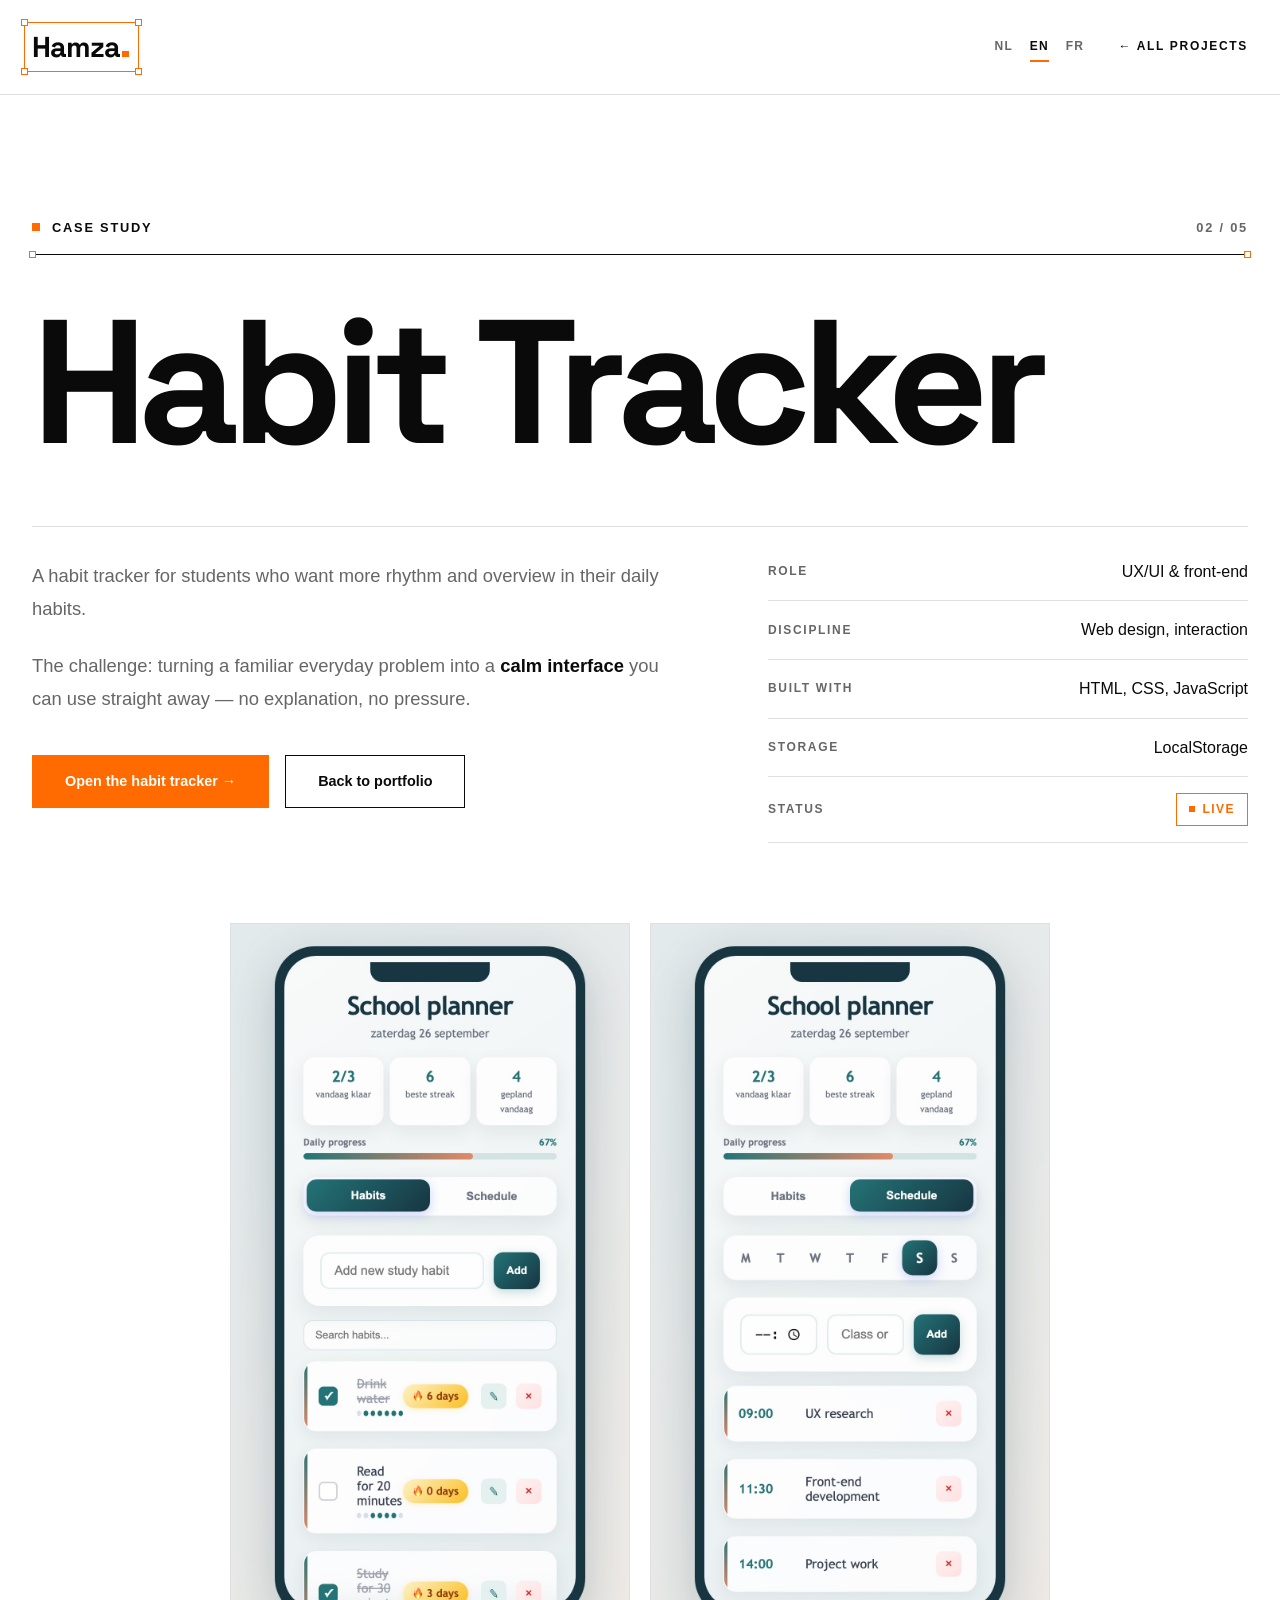
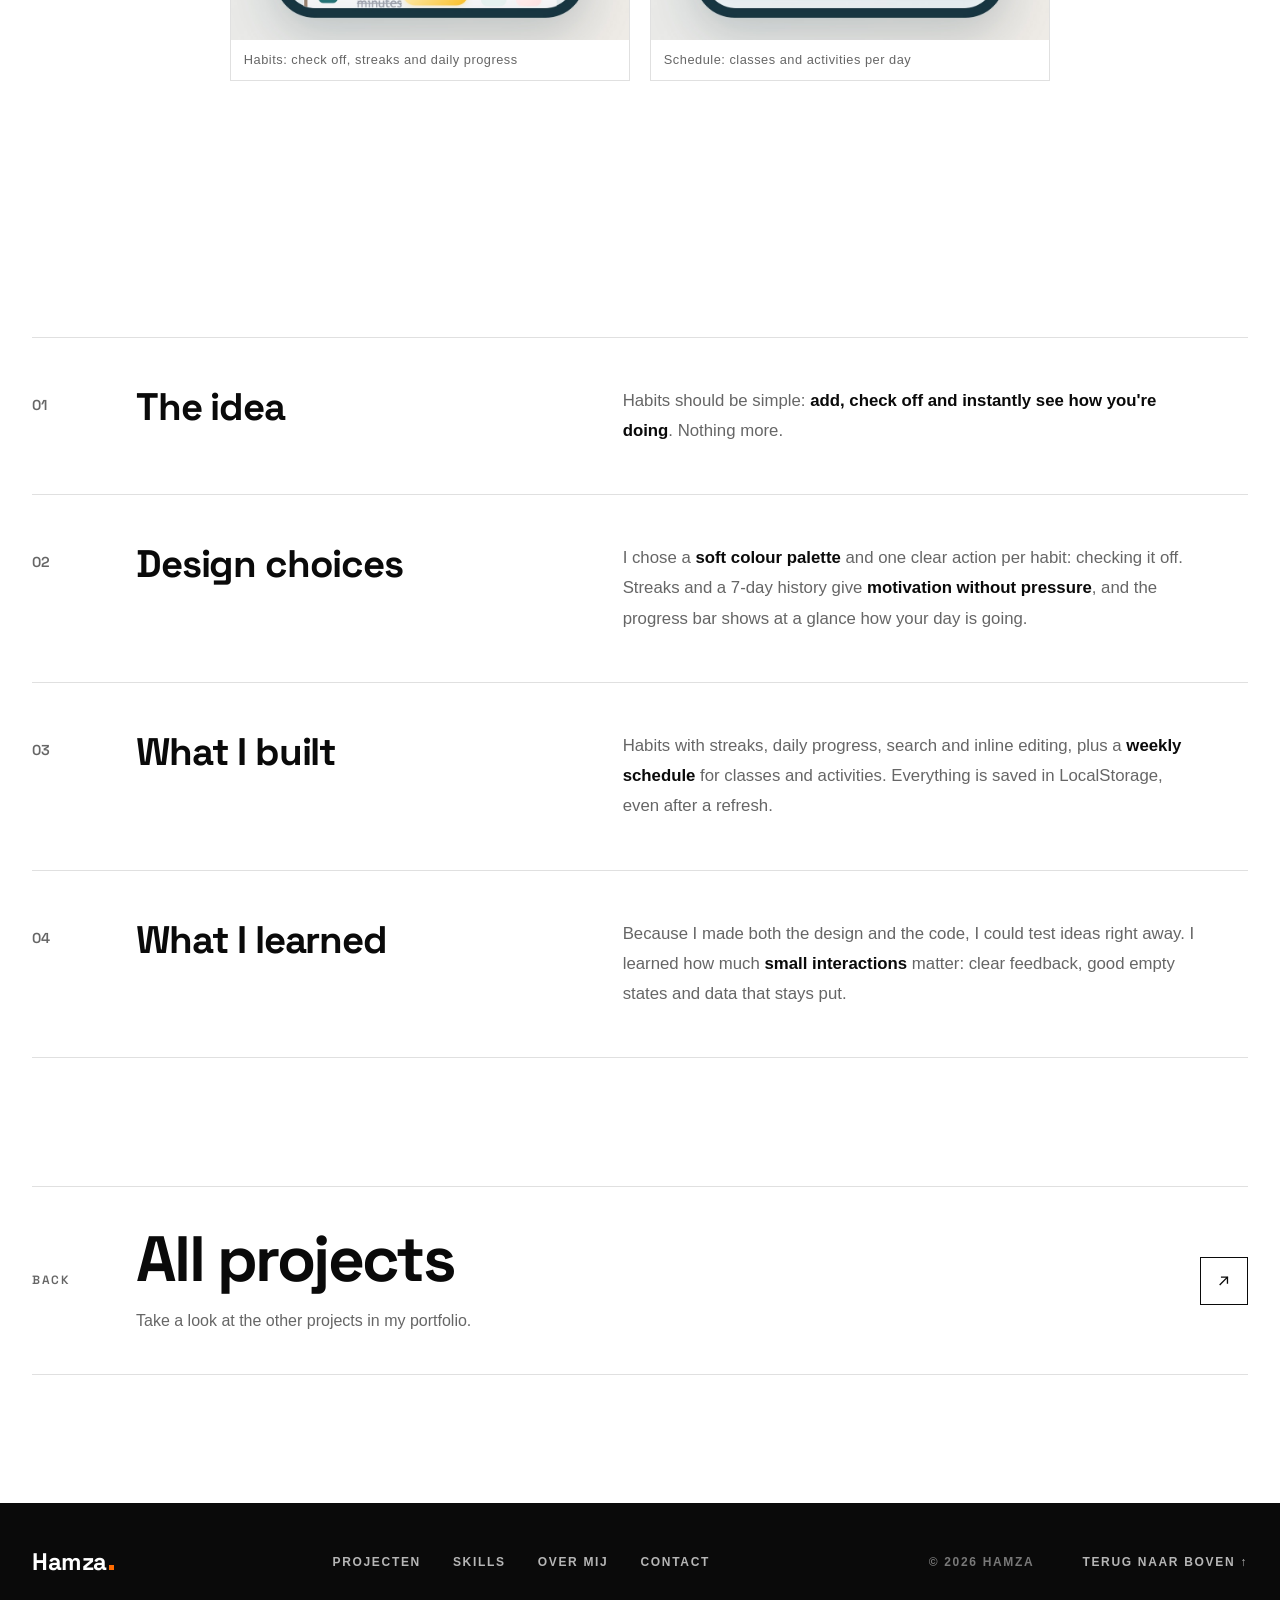
==== project-habit-tracker.html @ e364c9a6 "Draai "Verbeter SEO, contrast en laadtijd" terug Dit maakt commit 8169af5 volledig ongedaan.  Co-Aut" ====
<!doctype html>
<html lang="nl">
  <head>
    <meta charset="UTF-8" />
    <meta name="viewport" content="width=device-width, initial-scale=1.0" />
    <title>Habit Tracker — Hamza</title>
    <meta
      name="description"
      content="Case study: een habit tracker ontworpen en gebouwd met HTML, CSS en JavaScript."
    />
    <meta name="theme-color" content="#ffffff" />
    <link rel="icon" href="assets/favicon.svg" type="image/svg+xml" />
    <link rel="preconnect" href="https://fonts.googleapis.com" />
    <link rel="preconnect" href="https://fonts.gstatic.com" crossorigin />
    <link
      href="https://fonts.googleapis.com/css2?family=Space+Grotesk:wght@500;600;700&display=swap"
      rel="stylesheet"
    />
    <link rel="stylesheet" href="style.css" />
  </head>
  <body>
    <div class="progress-bar" id="progressBar"></div>
    <nav id="navbar">
      <div class="nav-container">
        <a href="index.html" class="logo"
          >Hamza<span class="logo-dot" aria-hidden="true"></span
          ><span class="logo-kader" aria-hidden="true"
            ><i></i><i></i><i></i><i></i><b class="hulplijn hulplijn-boven"></b
            ><b class="hulplijn hulplijn-onder"></b><b class="hulplijn hulplijn-links"></b
            ><b class="hulplijn hulplijn-rechts"></b></span
        ></a>
        <div class="nav-actions">
          <div
            class="lang-switch"
            role="group"
            aria-label="Taal / Language / Langue"
          >
            <button type="button" data-lang="nl" aria-pressed="true">NL</button>
            <button type="button" data-lang="en" aria-pressed="false">
              EN
            </button>
            <button type="button" data-lang="fr" aria-pressed="false">
              FR
            </button>
          </div>
          <a href="projecten.html" class="nav-back" data-i18n="nav.back"
            >← Alle projecten</a
          >
        </div>
      </div>
    </nav>

    <section class="case-hero">
      <div class="sectie-kop-boven">
        <span class="sectie-label" data-i18n="case.eyebrow">Case study</span>
        <span class="project-teller">02 / 05</span>
      </div>
      <h1 class="case-title">Habit Tracker</h1>
      <div class="case-intro">
        <div class="case-lead">
          <p data-i18n="ht.lead1">Een habit tracker voor studenten die meer ritme en overzicht willen in hun dagelijkse gewoontes.</p>
          <p data-i18n="ht.lead2">De uitdaging: een herkenbaar dagelijks probleem vertalen naar een <strong>rustige interface</strong> die je meteen kunt gebruiken — zonder uitleg en zonder druk.</p>
          <div class="hero-buttons">
            <a
              href="https://habit-tracker-examen.vercel.app/"
              class="knop"
              target="_blank"
              rel="noopener"
              data-i18n="ht.open"
              >Open de habit tracker →</a
            >
            <a
              href="projecten.html"
              class="knop-rand"
              data-i18n="case.back"
              >Terug naar portfolio</a
            >
          </div>
        </div>
        <dl class="case-meta">
          <div>
            <dt data-i18n="case.role">Rol</dt>
            <dd>UX/UI &amp; front-end</dd>
          </div>
          <div>
            <dt data-i18n="case.discipline">Discipline</dt>
            <dd><span data-i18n="ht.disc">Web design, interactie</span></dd>
          </div>
          <div>
            <dt data-i18n="case.built">Gebouwd met</dt>
            <dd>HTML, CSS, JavaScript</dd>
          </div>
          <div>
            <dt data-i18n="case.storage">Opslag</dt>
            <dd>LocalStorage</dd>
          </div>
          <div>
            <dt data-i18n="case.status">Status</dt>
            <dd><span class="status-label is-live" data-i18n="status.live">Live</span></dd>
          </div>
        </dl>
      </div>

      <div class="case-media-grid case-media-phones">
          <figure class="case-media">
            <img src="assets/habit-tracker-habits.jpg" alt="Habit Tracker: overzicht van habits met afgevinkte taken, streaks en voortgangsbalk" loading="lazy" data-i18n-attr="alt:ht.alt1" />
            <figcaption data-i18n="ht.cap1">Habits: afvinken, streaks en dagelijkse voortgang</figcaption>
          </figure>
          <figure class="case-media">
            <img src="assets/habit-tracker-schedule.jpg" alt="Habit Tracker: dagschema met lessen en activiteiten" loading="lazy" data-i18n-attr="alt:ht.alt2" />
            <figcaption data-i18n="ht.cap2">Schema: lessen en activiteiten per dag</figcaption>
          </figure>
      </div>
    </section>

    <section class="reveal">
      <div class="case-chapters">
        <div class="case-chapter">
          <span class="case-chapter-num">01</span>
          <h2 data-i18n="ht.ch1">Het idee</h2>
          <div class="case-chapter-body">
            <p data-i18n="ht.ch1.p">Habits moeten eenvoudig zijn: <strong>toevoegen, afvinken en direct zien hoe je ervoor staat</strong>. Meer niet.</p>
          </div>
        </div>
        <div class="case-chapter">
          <span class="case-chapter-num">02</span>
          <h2 data-i18n="ht.ch2">Ontwerpkeuzes</h2>
          <div class="case-chapter-body">
            <p data-i18n="ht.ch2.p">Ik koos voor een <strong>zacht kleurenpalet</strong> en één duidelijke actie per habit: afvinken. Streaks en een 7-daagse geschiedenis geven <strong>motivatie zonder druk</strong>, en de voortgangsbalk toont in één oogopslag hoe je dag gaat.</p>
          </div>
        </div>
        <div class="case-chapter">
          <span class="case-chapter-num">03</span>
          <h2 data-i18n="ht.ch3">Wat ik bouwde</h2>
          <div class="case-chapter-body">
            <p data-i18n="ht.ch3.p">Habits met streaks, dagelijkse voortgang, zoeken en inline bewerken, plus een <strong>weekschema</strong> voor lessen en activiteiten. Alles blijft bewaard in LocalStorage, ook na een refresh.</p>
          </div>
        </div>
        <div class="case-chapter">
          <span class="case-chapter-num">04</span>
          <h2 data-i18n="ht.ch4">Wat ik leerde</h2>
          <div class="case-chapter-body">
            <p data-i18n="ht.ch4.p">Omdat ik zowel het ontwerp als de code maakte, kon ik ideeën meteen testen. Ik leerde hoe belangrijk <strong>kleine interacties</strong> zijn: duidelijke feedback, goede lege staten en data die blijft staan.</p>
          </div>
        </div>
      </div>
    </section>

    <section class="case-next reveal">
      <a class="project-item" href="projecten.html">
        <span class="project-nummer" data-i18n="case.backlabel">Terug</span>
        <div class="project-tekst">
          <h2 class="project-titel" data-i18n="case.allprojects">Alle projecten</h2>
          <p class="project-uitleg" data-i18n="case.allprojects.d">
            Bekijk ook de andere projecten in mijn portfolio.
          </p>
        </div>
        <span class="pijl" aria-hidden="true"
          ><svg viewBox="0 0 24 24" fill="none">
            <path
              d="M7 17 17 7M9 7h8v8"
              stroke="currentColor"
              stroke-width="1.8"
              stroke-linecap="square"
            /></svg
        ></span>
      </a>
    </section>

    <footer>
      <div class="footer-content">
        <a href="index.html" class="footer-logo"
          >Hamza<span class="logo-dot" aria-hidden="true"></span
        ></a>
        <nav class="footer-nav" aria-label="Footer">
          <a href="projecten.html">Projecten</a
          ><a href="index.html#skills">Skills</a
          ><a href="index.html#over">Over mij</a
          ><a href="index.html#contact">Contact</a>
        </nav>
        <p class="footer-copyright">&copy; 2026 Hamza</p>
        <a href="#" class="footer-top">Terug naar boven ↑</a>
      </div>
    </footer>
    <script>
      window.va = window.va || function () { (window.vaq = window.vaq || []).push(arguments); };
    </script>
    <script defer src="/_vercel/insights/script.js"></script>
    <script src="i18n.js"></script>
    <script src="script.js"></script>
  </body>
</html>
---- style.css ----
* {
  margin: 0;
  padding: 0;
  box-sizing: border-box;
}

:root {
  --primary: #ffffff;
  --secondary: #f5f5f5;
  --dark: #0a0a0a;
  --dark-secondary: #1a1a1a;
  --accent: #ff6b00;
  --accent-light: #ff8533;
  --ink: #1a1a2e;
  --ink-light: #33334d;
  --text: #0a0a0a;
  --text-muted: #666666;
  --border: #e0e0e0;
  --font-display:
    "Space Grotesk", -apple-system, BlinkMacSystemFont, sans-serif;
}

body {
  font-family:
    -apple-system, BlinkMacSystemFont, "Segoe UI", "Roboto", sans-serif;
  background: var(--primary);
  color: var(--text);
  line-height: 1.6;
  overflow-x: hidden;
}

html {
  scroll-behavior: smooth;
}

.progress-bar {
  position: fixed;
  top: 0;
  left: 0;
  height: 3px;
  background: linear-gradient(
    90deg,
    var(--accent) 0%,
    var(--accent-light) 100%
  );
  z-index: 9999;
  transition: width 0.2s ease;
}

#navbar {
  position: fixed;
  top: 0;
  width: 100%;
  background: rgba(255, 255, 255, 0.95);
  backdrop-filter: blur(20px);
  z-index: 1000;
  border-bottom: 1px solid var(--border);
  transition: all 0.3s ease;
}

#navbar.scrolled {
  border-bottom-color: var(--text);
}

.nav-container {
  max-width: 1400px;
  margin: 0 auto;
  padding: 1.5rem 2rem;
  display: flex;
  justify-content: space-between;
  align-items: center;
}

.logo {
  font-family: var(--font-display);
  font-size: 1.8rem;
  font-weight: 700;
  color: var(--text);
  text-decoration: none;
  letter-spacing: -1px;
  transition: transform 0.3s;
}

.logo:hover {
  transform: scale(1.05);
}

/* the "dot" after the name is a small orange square, like the rest of the site */
.logo-dot {
  display: inline-block;
  width: 0.22em;
  height: 0.22em;
  margin-left: 0.08em;
  background: var(--accent);
}

.logo .logo-dot {
  animation: pulse 2s ease-in-out infinite;
}

@keyframes pulse {
  0%,
  100% {
    opacity: 1;
  }
  50% {
    opacity: 0.6;
  }
}

/* Figma-style selection frame around the logo: drawn in on a fresh visit or
   refresh, shown still when moving between pages */
.logo {
  position: relative;
  flex-shrink: 0;
  white-space: nowrap;
}

.logo-kader {
  position: absolute;
  inset: -2px -10px -2px -8px;
  border: 1px solid transparent;
  pointer-events: none;
  opacity: 0;
}

.logo-kader i {
  position: absolute;
  z-index: 1;
  width: 7px;
  height: 7px;
  background: #ffffff;
  border: 1px solid var(--accent);
}

.logo-kader i:nth-child(1) {
  top: -4px;
  left: -4px;
}
.logo-kader i:nth-child(2) {
  top: -4px;
  right: -4px;
}
.logo-kader i:nth-child(3) {
  bottom: -4px;
  left: -4px;
}
.logo-kader i:nth-child(4) {
  bottom: -4px;
  right: -4px;
}

/* Figma-style smart guides that fly in and meet at the logo's edges */
.logo-kader .hulplijn {
  display: none;
  position: absolute;
  background: var(--accent);
}

.hulplijn-boven,
.hulplijn-onder {
  left: -1px;
  width: 100vw;
  height: 1px;
}

.hulplijn-boven {
  top: -1px;
}
.hulplijn-onder {
  bottom: -1px;
}

.hulplijn-links,
.hulplijn-rechts {
  top: -26px;
  bottom: -26px;
  width: 1px;
}

.hulplijn-links {
  left: -1px;
}
.hulplijn-rechts {
  right: -1px;
}

.logo-kader.is-static {
  opacity: 1;
  border-color: var(--accent);
}

.logo-kader.is-animating {
  opacity: 1;
  animation: logoFrameBorder 0.2s ease 0.7s forwards;
}

.logo-kader.is-animating .hulplijn {
  display: block;
}

/* top/bottom sweep in from the right, left from the top, right from the bottom */
.logo-kader.is-animating .hulplijn-boven,
.logo-kader.is-animating .hulplijn-onder {
  animation:
    guideFromRight 0.6s cubic-bezier(0.65, 0, 0.35, 1) 0.15s both,
    guideFade 0.4s ease 0.85s forwards;
}

.logo-kader.is-animating .hulplijn-onder {
  animation-delay: 0.22s, 0.9s;
}

.logo-kader.is-animating .hulplijn-links {
  animation:
    guideFromTop 0.45s cubic-bezier(0.65, 0, 0.35, 1) 0.3s both,
    guideFade 0.4s ease 0.85s forwards;
}

.logo-kader.is-animating .hulplijn-rechts {
  animation:
    guideFromBottom 0.45s cubic-bezier(0.65, 0, 0.35, 1) 0.35s both,
    guideFade 0.4s ease 0.9s forwards;
}

.logo-kader.is-animating i {
  transform: scale(0);
  animation: logoHandleIn 0.35s cubic-bezier(0.34, 1.56, 0.64, 1) forwards;
}

.logo-kader.is-animating i:nth-child(1) {
  animation-delay: 0.95s;
}
.logo-kader.is-animating i:nth-child(2) {
  animation-delay: 1.02s;
}
.logo-kader.is-animating i:nth-child(3) {
  animation-delay: 1.09s;
}
.logo-kader.is-animating i:nth-child(4) {
  animation-delay: 1.16s;
}

@keyframes guideFromRight {
  from {
    clip-path: inset(0 0 0 100%);
  }
  to {
    clip-path: inset(0 0 0 0);
  }
}

@keyframes guideFromTop {
  from {
    clip-path: inset(0 0 100% 0);
  }
  to {
    clip-path: inset(0 0 0 0);
  }
}

@keyframes guideFromBottom {
  from {
    clip-path: inset(100% 0 0 0);
  }
  to {
    clip-path: inset(0 0 0 0);
  }
}

@keyframes guideFade {
  to {
    opacity: 0;
  }
}

@keyframes logoFrameBorder {
  to {
    border-color: var(--accent);
  }
}

@keyframes logoHandleIn {
  to {
    transform: scale(1);
  }
}

/* the guides run to the edge of the screen; don't let them cause sideways
   scroll (hidden, not clip: older iOS Safari ignores overflow-x: clip) */
#navbar {
  overflow: hidden;
}

.nav-links {
  display: flex;
  gap: 2.5rem;
  list-style: none;
}

.nav-links a {
  color: var(--text-muted);
  text-decoration: none;
  font-size: 0.95rem;
  font-weight: 500;
  transition: all 0.3s;
  position: relative;
}

.nav-links a::after {
  content: "";
  position: absolute;
  bottom: -5px;
  left: 0;
  width: 0;
  height: 2px;
  background: var(--accent);
  transition: width 0.3s;
}

.nav-links a:hover {
  color: var(--text);
}

.nav-links a:hover::after {
  width: 100%;
}

.knop {
  display: inline-block;
  background: var(--accent);
  border: 1px solid var(--accent);
  color: white;
  padding: 0.85rem 2rem;
  text-decoration: none;
  font-weight: 600;
  font-size: 0.9rem;
  transition:
    background 0.3s ease,
    border-color 0.3s ease;
}

.knop:hover {
  background: var(--text);
  border-color: var(--text);
}

.hero {
  min-height: 100vh;
  display: flex;
  align-items: center;
  padding: 0 2rem;
  background: var(--primary);
  position: relative;
  overflow: hidden;
}

.hero::before {
  content: "";
  position: absolute;
  width: 600px;
  height: 600px;
  background: radial-gradient(
    circle,
    rgba(255, 107, 0, 0.08) 0%,
    transparent 70%
  );
  top: 10%;
  left: -200px;
  animation: float 10s ease-in-out infinite;
  border-radius: 50%;
}

@keyframes float {
  0%,
  100% {
    transform: translate(0, 0);
  }
  50% {
    transform: translate(50px, -50px);
  }
}

.hero-licht {
  position: absolute;
  inset: 0;
  z-index: 0;
  pointer-events: none;
  background: radial-gradient(
    500px circle at var(--spot-x, 50%) var(--spot-y, 30%),
    rgba(255, 107, 0, 0.08),
    transparent 70%
  );
  transition: background 0.15s ease;
}

.hero-raster {
  position: absolute;
  inset: 0;
  z-index: 0;
  pointer-events: none;
  background-image:
    linear-gradient(rgba(10, 10, 10, 0.04) 1px, transparent 1px),
    linear-gradient(90deg, rgba(10, 10, 10, 0.04) 1px, transparent 1px);
  background-size: 64px 64px;
  mask-image: radial-gradient(
    ellipse 75% 90% at 50% 40%,
    black 30%,
    transparent 100%
  );
}

/* homepage hero: same vertical rhythm as the sections below (8rem + nav height) */
#hero {
  min-height: 0;
  max-width: none;
  padding: calc(8rem + 90px) 2rem 8rem;
}

.hero-tekenvlak {
  position: absolute;
  inset: 0;
  z-index: 0;
  width: 100%;
  height: 100%;
  pointer-events: none;
}

.hero-positie {
  position: absolute;
  top: 0;
  left: 0;
  z-index: 0;
  padding: 0.2rem 0.45rem;
  background: var(--accent);
  color: #ffffff;
  font-size: 0.65rem;
  font-weight: 600;
  letter-spacing: 0.08em;
  white-space: pre;
  font-variant-numeric: tabular-nums;
  pointer-events: none;
  opacity: 0;
  transition: opacity 0.2s ease;
}

.hero-positie.is-visible {
  opacity: 1;
}

.hero-tekst {
  position: relative;
  z-index: 1;
  max-width: calc(1400px - 4rem);
  margin: 0 auto;
  width: 100%;
}

.hero-rol {
  display: flex;
  align-items: center;
  gap: 0.75rem;
  margin-bottom: 2rem;
  font-size: 0.8rem;
  font-weight: 600;
  letter-spacing: 0.14em;
  text-transform: uppercase;
  color: var(--text);
}

.hero-rol::before {
  content: "";
  width: 8px;
  height: 8px;
  background: var(--accent);
}

.hero-rol-plus {
  color: var(--accent);
}

.hero-status {
  display: flex;
  align-items: center;
  gap: 0.75rem;
  margin-top: 2.5rem;
  font-size: 0.9rem;
  color: var(--text-muted);
}

.hero-status-dot {
  position: relative;
  width: 8px;
  height: 8px;
  flex-shrink: 0;
  background: var(--accent);
}

/* soft pulse so the status reads as "live" */
.hero-status-dot::after {
  content: "";
  position: absolute;
  inset: 0;
  border: 1px solid var(--accent);
  animation: statusPulse 2s ease-out infinite;
}

@keyframes statusPulse {
  from {
    transform: scale(1);
    opacity: 0.8;
  }
  to {
    transform: scale(2.6);
    opacity: 0;
  }
}

@media (prefers-reduced-motion: reduce) {
  .hero-status-dot::after {
    animation: none;
    opacity: 0;
  }
}

.sectie-kop p strong {
  color: var(--text);
  font-weight: 600;
}

.hero-uitleg strong {
  color: var(--text);
  font-weight: 600;
}

.slogan {
  font-family: var(--font-display);
  font-weight: 700;
  letter-spacing: -3px;
  line-height: 1.1;
  margin-bottom: 2rem;
  display: block;
}

.slogan-regel {
  display: block;
  font-size: clamp(3rem, 9vw, 6.5rem);
}

.slogan-regel .regel-tekst {
  position: relative;
  display: inline-block;
  color: var(--text);
}

.slogan-regel[data-stage="design"] .regel-tekst {
  color: var(--accent);
}

.hero-uitleg {
  font-size: 1.3rem;
  color: var(--text-muted);
  margin-bottom: 3rem;
  line-height: 1.8;
  max-width: 620px;
}

/* ===== Hero intro: Denk (sketch) → Ontwerp (select) → Bouw (type) =====
   The hidden start states only apply once script.js adds .is-animating,
   so without JS or with reduced motion the text is simply visible. */
.ontwerp-kader {
  position: absolute;
  inset: -0.06em -0.14em -0.02em;
  border: 1px solid var(--accent);
  pointer-events: none;
  opacity: 0;
  transform: scale(1.03);
  transition:
    opacity 0.3s ease,
    transform 0.4s cubic-bezier(0.22, 1, 0.36, 1);
}

.ontwerp-kader i {
  position: absolute;
  width: 9px;
  height: 9px;
  background: #ffffff;
  border: 1px solid var(--accent);
}

.ontwerp-kader i:nth-child(1) {
  top: -5px;
  left: -5px;
}
.ontwerp-kader i:nth-child(2) {
  top: -5px;
  right: -5px;
}
.ontwerp-kader i:nth-child(3) {
  bottom: -5px;
  left: -5px;
}
.ontwerp-kader i:nth-child(4) {
  bottom: -5px;
  right: -5px;
}

.ontwerp-kader b {
  position: absolute;
  top: calc(100% + 10px);
  left: 50%;
  transform: translateX(-50%);
  padding: 0.2rem 0.45rem;
  background: var(--accent);
  color: #ffffff;
  font-family:
    -apple-system, BlinkMacSystemFont, "Segoe UI", "Roboto", sans-serif;
  font-size: 0.75rem;
  font-weight: 600;
  letter-spacing: 0.06em;
  line-height: 1.4;
  white-space: nowrap;
  font-variant-numeric: tabular-nums;
}

.typ-cursor {
  display: inline-block;
  width: 0.07em;
  height: 0.82em;
  margin-left: 0.04em;
  vertical-align: -0.04em;
  background: var(--accent);
  animation: caretBlink 0.9s steps(1) infinite;
  transition: opacity 0.3s ease;
}

@keyframes caretBlink {
  50% {
    opacity: 0;
  }
}

/* start states */
.hero.is-animating [data-stage="think"] .regel-tekst {
  color: transparent;
  -webkit-text-stroke: 1.5px var(--text);
  clip-path: inset(0 100% 0 0);
  transition:
    clip-path 0.9s cubic-bezier(0.65, 0, 0.35, 1),
    color 0.5s ease,
    -webkit-text-stroke-color 0.5s ease;
}

.hero.is-animating [data-stage="design"] .regel-tekst {
  color: var(--text);
  opacity: 0;
  transition:
    opacity 0.3s ease,
    color 0.5s ease;
}

.hero.is-animating .hero-rol,
.hero.is-animating .hero-uitleg,
.hero.is-animating .hero-buttons,
.hero.is-animating .hero-status {
  opacity: 0;
  transform: translateY(16px);
  transition:
    opacity 0.7s ease,
    transform 0.7s ease;
}

.hero.is-animating .hero-buttons {
  transition-delay: 0.15s;
}

.hero.is-animating .hero-status {
  transition-delay: 0.3s;
}

/* steps */
.hero.think-sketch [data-stage="think"] .regel-tekst {
  clip-path: inset(0 -0.2em 0 0);
}

.hero.think-fill [data-stage="think"] .regel-tekst {
  color: var(--text);
  -webkit-text-stroke-color: transparent;
}

.hero.design-select [data-stage="design"] .regel-tekst {
  opacity: 1;
}

.hero.design-select .ontwerp-kader {
  opacity: 1;
  transform: none;
}

.hero.design-fill [data-stage="design"] .regel-tekst {
  color: var(--accent);
}

.hero.design-done .ontwerp-kader {
  opacity: 0;
}

.hero.build-done .typ-cursor {
  opacity: 0;
  animation: none;
}

.hero.is-animating.role-in .hero-rol,
.hero.is-animating.intro-in .hero-uitleg,
.hero.is-animating.intro-in .hero-buttons,
.hero.is-animating.intro-in .hero-status {
  opacity: 1;
  transform: none;
}

@keyframes fadeInUp {
  from {
    opacity: 0;
    transform: translateY(40px);
  }
  to {
    opacity: 1;
    transform: translateY(0);
  }
}

.hero-buttons {
  display: flex;
  gap: 1rem;
  flex-wrap: wrap;
}

.knop-rand {
  display: inline-block;
  background: transparent;
  border: 1px solid var(--text);
  color: var(--text);
  padding: 0.85rem 2rem;
  text-decoration: none;
  font-weight: 600;
  font-size: 0.9rem;
  transition: all 0.3s;
}

.knop-rand:hover {
  border-color: var(--accent);
  color: var(--accent);
}

section {
  padding: 8rem 2rem;
  max-width: 1400px;
  margin: 0 auto;
}

/* ===== Skills: Denk / Ontwerp / Bouw ===== */
.skill-fases {
  display: grid;
  grid-template-columns: repeat(3, minmax(0, 1fr));
  gap: 4rem;
}

.skill-fase {
  padding-top: 2rem;
  border-top: 1px solid var(--border);
  transition: border-color 0.4s ease;
}

.skill-fase:hover {
  border-top-color: var(--accent);
}

.skill-fase-label {
  display: block;
  margin-bottom: 1.5rem;
  font-size: 0.75rem;
  font-weight: 600;
  letter-spacing: 0.14em;
  text-transform: uppercase;
  color: var(--text-muted);
}

.skill-fase-woord {
  font-family: var(--font-display);
  font-size: clamp(2.75rem, 4.5vw, 3.75rem);
  font-weight: 700;
  line-height: 1;
  letter-spacing: -0.04em;
  color: var(--text);
  margin-bottom: 1rem;
  transition: color 0.3s ease;
}

.skill-fase:hover .skill-fase-woord {
  color: var(--accent);
}

.skill-fase-uitleg {
  max-width: 320px;
  color: var(--text-muted);
  line-height: 1.7;
  margin-bottom: 2rem;
}

.skill-lijst {
  list-style: none;
  border-top: 1px solid var(--border);
}

.skill-lijst li {
  display: flex;
  align-items: center;
  gap: 0.85rem;
  padding: 0.9rem 0;
  border-bottom: 1px solid var(--border);
  font-size: 1.1rem;
  font-weight: 500;
  color: var(--text);
  transition: transform 0.3s ease;
}

.skill-lijst li::before {
  content: "";
  width: 6px;
  height: 6px;
  flex-shrink: 0;
  background: var(--accent);
}

.skill-lijst li:hover {
  transform: translateX(0.4rem);
}

@media (max-width: 1000px) {
  .skill-fases {
    grid-template-columns: 1fr;
    gap: 3rem;
  }
}

/* ===== Over mij ===== */
.sectie-kop .about-titel {
  font-family: var(--font-display);
  font-size: clamp(1.5rem, 7vw, 4.5rem);
  font-weight: 700;
  line-height: 1.05;
  letter-spacing: -0.04em;
  color: var(--text);
}

.woorden-wissel {
  position: relative;
  display: inline-block;
  height: 1.25em;
  overflow: hidden;
  vertical-align: bottom;
  color: var(--accent);
}

.woorden-wissel .woord {
  display: block;
  position: absolute;
  left: 0;
  top: 0;
  opacity: 0;
  transform: translateY(30px);
  transition:
    opacity 0.5s ease,
    transform 0.5s ease;
}

.woorden-wissel .woord.is-active {
  position: relative;
  opacity: 1;
  transform: translateY(0);
}

.woorden-wissel .woord.is-leaving {
  opacity: 0;
  transform: translateY(-30px);
}

.woorden-wissel {
  height: 1.1em;
  white-space: nowrap;
}

.about-grid {
  display: grid;
  grid-template-columns: minmax(0, 1.4fr) minmax(0, 1fr);
  gap: 4rem;
  padding-top: 2rem;
  border-top: 1px solid var(--border);
}

.about-body p {
  max-width: 62ch;
  margin-bottom: 1.5rem;
  color: var(--text-muted);
  font-size: 1.25rem;
  line-height: 1.8;
}

.about-body strong {
  color: var(--text);
  font-weight: 600;
}

.about-body p:last-child {
  margin-bottom: 0;
}

/* education timeline next to the about text */
.tijdlijn {
  list-style: none;
}

.tijdlijn li:first-child {
  padding-top: 0;
}

.tijdlijn li {
  display: grid;
  grid-template-columns: 7rem minmax(0, 1fr);
  gap: 1rem;
  padding: 1.1rem 0;
  border-bottom: 1px solid var(--border);
}

.tijdlijn-wanneer {
  padding-top: 0.2rem;
  color: var(--accent);
  font-size: 0.75rem;
  font-weight: 600;
  letter-spacing: 0.12em;
  text-transform: uppercase;
}

.tijdlijn-wat strong {
  display: block;
  color: var(--text);
  font-weight: 600;
}

.tijdlijn-wat span {
  display: block;
  color: var(--text-muted);
  font-size: 0.95rem;
}

/* ===== Contact ===== */
.contact-list {
  border-top: 1px solid var(--border);
}

.contact-row {
  position: relative;
  display: grid;
  grid-template-columns: 12rem minmax(0, 1fr) 3rem;
  gap: 2rem;
  align-items: center;
  padding: 2rem 0;
  border-bottom: 1px solid var(--border);
  color: var(--text);
  text-decoration: none;
}

.contact-row::after {
  content: "";
  position: absolute;
  left: 0;
  bottom: -1px;
  width: 100%;
  height: 1px;
  background: var(--accent);
  transform: scaleX(0);
  transform-origin: left;
  transition: transform 0.6s cubic-bezier(0.65, 0, 0.35, 1);
}

.contact-row:hover::after,
.contact-row:focus-visible::after {
  transform: scaleX(1);
}

.contact-row:focus-visible {
  outline: 2px solid var(--accent);
  outline-offset: 4px;
}

.contact-label {
  font-size: 0.75rem;
  font-weight: 600;
  letter-spacing: 0.14em;
  text-transform: uppercase;
  color: var(--text-muted);
}

.contact-value {
  font-family: var(--font-display);
  font-size: clamp(1.5rem, 3.5vw, 2.5rem);
  font-weight: 700;
  letter-spacing: -0.03em;
  overflow-wrap: anywhere;
  transition:
    transform 0.4s ease,
    color 0.3s ease;
}

.contact-row:hover .contact-value {
  transform: translateX(0.75rem);
  color: var(--accent);
}

.contact-row:hover .pijl {
  background: var(--accent);
  border-color: var(--accent);
  color: #ffffff;
  transform: rotate(45deg);
}

@media (max-width: 768px) {
  .contact-row {
    grid-template-columns: minmax(0, 1fr) 2.5rem;
    grid-template-areas:
      "label arrow"
      "value arrow";
    gap: 0.5rem 1rem;
    padding: 1.5rem 0;
  }

  .contact-label {
    grid-area: label;
  }
  .contact-value {
    grid-area: value;
  }
  .contact-row .pijl {
    grid-area: arrow;
    width: 2.5rem;
    height: 2.5rem;
  }

  .contact-row:hover .contact-value {
    transform: none;
  }
}

/* ===== Footer: one quiet dark row that closes the page ===== */
footer {
  background: var(--dark);
  color: #ffffff;
  padding: 2.5rem 2rem;
}

.footer-content {
  display: grid;
  grid-template-columns: auto 1fr auto auto;
  align-items: center;
  gap: 3rem;
  max-width: calc(1400px - 4rem);
  margin: 0 auto;
  font-size: 0.75rem;
  font-weight: 600;
  letter-spacing: 0.14em;
  text-transform: uppercase;
}

.footer-logo {
  font-family: var(--font-display);
  font-size: 1.5rem;
  font-weight: 700;
  letter-spacing: -0.02em;
  text-transform: none;
  color: #ffffff;
  text-decoration: none;
}

.footer-nav {
  display: flex;
  flex-wrap: wrap;
  justify-content: center;
  gap: 0.75rem 2rem;
}

.footer-nav a,
.footer-top {
  color: rgba(255, 255, 255, 0.7);
  text-decoration: none;
  transition: color 0.3s ease;
}

.footer-nav a:hover,
.footer-top:hover {
  color: var(--accent);
}

.footer-copyright {
  color: rgba(255, 255, 255, 0.45);
}

.footer-top {
  display: inline-flex;
  align-items: center;
  gap: 0.5rem;
}

.footer-top span {
  display: inline-block;
  transition: transform 0.3s ease;
}

.footer-top:hover span {
  transform: translateY(-3px);
}

@media (max-width: 900px) {
  .footer-content {
    grid-template-columns: 1fr auto;
    gap: 1.5rem 2rem;
  }

  .footer-nav {
    grid-column: 1 / -1;
    grid-row: 2;
    justify-content: flex-start;
  }

  .footer-copyright {
    grid-row: 3;
  }

  .footer-top {
    grid-row: 3;
    justify-self: end;
  }
}

.reveal {
  opacity: 0;
  transform: translateY(50px);
  transition: all 0.8s ease;
}

.reveal.active {
  opacity: 1;
  transform: translateY(0);
}

@media (max-width: 768px) {
  .nav-links {
    display: none;
  }

  .slogan-regel {
    font-size: clamp(2.5rem, 12vw, 3.5rem);
  }

  .slogan {
    letter-spacing: -1.5px;
  }
}

/* Coming soon placeholders */
.coming-soon-visual {
  position: relative;
  display: flex;
  flex-direction: column;
  align-items: center;
  justify-content: center;
  gap: 1rem;
  width: 100%;
  height: 300px;
  overflow: hidden;
  background:
    radial-gradient(
      circle at 30% 20%,
      rgba(255, 107, 0, 0.35),
      transparent 55%
    ),
    radial-gradient(
      circle at 80% 90%,
      rgba(255, 133, 51, 0.2),
      transparent 50%
    ),
    var(--dark);
  color: #ffffff;
  text-align: center;
}

.coming-soon-name {
  font-family: var(--font-display);
  font-size: 3.5rem;
  font-weight: 700;
  letter-spacing: -0.02em;
  line-height: 1;
}

.coming-soon-label {
  padding: 0.4rem 1.1rem;
  border: 1px solid rgba(255, 255, 255, 0.35);
  font-size: 0.8rem;
  font-weight: 600;
  letter-spacing: 0.12em;
  text-transform: uppercase;
  color: var(--accent-light);
}

/* ===== Projecten: editorial work list ===== */
.sectie-kop {
  display: grid;
  grid-template-columns: 1fr 1fr;
  column-gap: 4rem;
  align-items: end;
  margin-bottom: 4rem;
}

.sectie-kop-boven {
  grid-column: 1 / -1;
  display: flex;
  justify-content: space-between;
  padding-bottom: 1rem;
  margin-bottom: 3rem;
  border-bottom: 1px solid var(--text);
  font-size: 0.8rem;
  font-weight: 600;
  letter-spacing: 0.14em;
  text-transform: uppercase;
}

.sectie-label::before {
  content: "";
  display: inline-block;
  width: 8px;
  height: 8px;
  margin-right: 0.75rem;
  background: var(--accent);
  vertical-align: 1px;
}

.project-teller {
  color: var(--text-muted);
}

.sectie-kop h1,
.sectie-kop h2 {
  font-family: var(--font-display);
  font-size: clamp(2.5rem, 6vw, 4.5rem);
  font-weight: 700;
  line-height: 0.95;
  letter-spacing: -0.04em;
  color: var(--text);
}

.sectie-kop p {
  max-width: 440px;
  justify-self: end;
  color: var(--text-muted);
  font-size: 1.05rem;
  line-height: 1.7;
}

.project-lijst {
  border-top: 1px solid var(--border);
}

/* "view all projects" button under the featured list on the homepage */
.alle-projecten {
  margin-top: 3rem;
}

/* all-projects page: leave room for the fixed nav */
.projects-page {
  padding-top: calc(8rem + 90px);
}

.project-item {
  position: relative;
  display: grid;
  grid-template-columns: 4rem minmax(0, 1.4fr) minmax(0, 0.9fr) 320px 3rem;
  gap: 2.5rem;
  align-items: center;
  padding: 2.5rem 0;
  border-bottom: 1px solid var(--border);
  color: var(--text);
  text-decoration: none;
  transition: padding 0.4s ease;
}

/* orange line that grows along the bottom on hover */
.project-item::after {
  content: "";
  position: absolute;
  left: 0;
  bottom: -1px;
  width: 100%;
  height: 1px;
  background: var(--accent);
  transform: scaleX(0);
  transform-origin: left;
  transition: transform 0.6s cubic-bezier(0.65, 0, 0.35, 1);
}

.project-item:hover::after,
.project-item:focus-visible::after {
  transform: scaleX(1);
}

.project-item:focus-visible {
  outline: 2px solid var(--accent);
  outline-offset: 4px;
}

.project-nummer {
  align-self: start;
  padding-top: 0.6rem;
  font-family: var(--font-display);
  font-size: 0.9rem;
  font-weight: 600;
  color: var(--text-muted);
  font-variant-numeric: tabular-nums;
}

.project-titel {
  font-family: var(--font-display);
  font-size: clamp(2.5rem, 5vw, 4rem);
  font-weight: 700;
  line-height: 1;
  letter-spacing: -0.04em;
  margin-bottom: 1rem;
  transition:
    transform 0.4s ease,
    color 0.3s ease;
}

.project-item:hover .project-titel {
  transform: translateX(0.75rem);
  color: var(--accent);
}

.project-uitleg {
  max-width: 440px;
  color: var(--text-muted);
  line-height: 1.7;
}

.project-info {
  display: flex;
  flex-direction: column;
  align-items: flex-start;
  gap: 1.25rem;
}

.status-label {
  display: inline-flex;
  align-items: center;
  gap: 0.5rem;
  padding: 0.35rem 0.75rem;
  border: 1px solid var(--border);
  font-size: 0.75rem;
  font-weight: 600;
  letter-spacing: 0.12em;
  text-transform: uppercase;
  color: var(--text-muted);
}

.status-label::before {
  content: "";
  width: 6px;
  height: 6px;
  background: currentColor;
}

.status-label.is-live {
  border-color: var(--accent);
  color: var(--accent);
}

.project-tags {
  list-style: none;
  display: flex;
  flex-wrap: wrap;
  gap: 0.25rem 1rem;
  font-size: 0.9rem;
  color: var(--text);
}

.project-tags li + li::before {
  content: "/";
  margin-right: 1rem;
  color: var(--border);
}

.project-beeld {
  position: relative;
  aspect-ratio: 4 / 3;
}

.project-beeld-uitsnede {
  position: absolute;
  inset: 0;
  overflow: hidden;
  background: var(--dark);
}

/* Figma-style selection frame around the image on hover (same as the hero) */
.selectie-kader {
  position: absolute;
  inset: -8px;
  border: 1px solid var(--accent);
  pointer-events: none;
  opacity: 0;
  transform: scale(1.02);
  transition:
    opacity 0.3s ease,
    transform 0.4s cubic-bezier(0.22, 1, 0.36, 1);
}

.selectie-kader i {
  position: absolute;
  width: 9px;
  height: 9px;
  background: #ffffff;
  border: 1px solid var(--accent);
}

.selectie-kader i:nth-child(1) {
  top: -5px;
  left: -5px;
}
.selectie-kader i:nth-child(2) {
  top: -5px;
  right: -5px;
}
.selectie-kader i:nth-child(3) {
  bottom: -5px;
  left: -5px;
}
.selectie-kader i:nth-child(4) {
  bottom: -5px;
  right: -5px;
}

.project-item:hover .selectie-kader,
.project-item:focus-visible .selectie-kader {
  opacity: 1;
  transform: none;
}

.project-beeld img,
.project-beeld .coming-soon-visual {
  width: 100%;
  height: 100%;
  object-fit: cover;
  display: flex;
  transition:
    transform 0.8s cubic-bezier(0.22, 1, 0.36, 1),
    filter 0.5s ease;
}

.project-beeld img {
  display: block;
}

/* Wide hero screenshot: show it whole on its own navy so the band blends in */
.project-beeld-uitsnede.licht-en-liefde-beeld {
  background: #222b4c;
}

.project-beeld-uitsnede.licht-en-liefde-beeld img {
  object-fit: contain;
}

.project-item:hover .project-beeld img,
.project-item:hover .project-beeld .coming-soon-visual {
  transform: scale(1.06);
}

.project-beeld .coming-soon-name {
  font-size: 2.5rem;
}

.pijl {
  justify-self: end;
  display: grid;
  place-items: center;
  width: 3rem;
  height: 3rem;
  border: 1px solid var(--text);
  color: var(--text);
  transition:
    background 0.3s ease,
    color 0.3s ease,
    border-color 0.3s ease,
    transform 0.4s ease;
}

.pijl svg {
  width: 1.1rem;
  height: 1.1rem;
}

.project-item:hover .pijl {
  background: var(--accent);
  border-color: var(--accent);
  color: #ffffff;
  transform: rotate(45deg);
}

.project-item.is-coming-soon .project-titel {
  color: var(--text);
}

.project-item.is-coming-soon:hover .project-titel {
  color: var(--text-muted);
}

@media (max-width: 1100px) {
  .project-item {
    grid-template-columns: 3rem minmax(0, 1fr) 260px;
    grid-template-areas:
      "index main media"
      "index meta media";
    row-gap: 1.5rem;
  }

  .project-nummer {
    grid-area: index;
  }
  .project-tekst {
    grid-area: main;
  }
  .project-info {
    grid-area: meta;
    flex-direction: row;
    align-items: center;
    flex-wrap: wrap;
  }
  .project-beeld {
    grid-area: media;
  }
  .project-item .pijl {
    display: none;
  }
}

@media (max-width: 768px) {
  .about-grid {
    grid-template-columns: minmax(0, 1fr);
    gap: 2.5rem;
  }

  .sectie-kop {
    grid-template-columns: minmax(0, 1fr);
    row-gap: 1.5rem;
  }

  .sectie-kop-boven {
    margin-bottom: 2rem;
  }

  .sectie-kop p {
    justify-self: start;
  }

  .project-item {
    grid-template-columns: 2.5rem minmax(0, 1fr);
    grid-template-areas:
      "index media"
      "index main"
      "index meta";
    gap: 1.25rem 1rem;
    padding: 2rem 0;
  }

  .project-item:hover .project-titel {
    transform: none;
  }
}

@media (prefers-reduced-motion: reduce) {
  .project-item::after,
  .project-titel,
  .project-beeld img,
  .project-beeld .coming-soon-visual,
  .pijl {
    transition: none;
  }
}

/* ===== Project pages (case studies) ===== */
.nav-back {
  font-size: 0.75rem;
  font-weight: 600;
  letter-spacing: 0.14em;
  text-transform: uppercase;
  color: var(--text);
  text-decoration: none;
  transition: color 0.3s ease;
}

.nav-back:hover {
  color: var(--accent);
}

.case-hero {
  padding-top: calc(8rem + 90px);
}

.case-hero .sectie-kop-boven {
  margin-bottom: 3rem;
}

.case-title {
  font-family: var(--font-display);
  font-size: clamp(4rem, 14vw, 11rem);
  font-weight: 700;
  line-height: 0.9;
  letter-spacing: -0.05em;
  color: var(--text);
  margin-bottom: 4rem;
}

.case-intro {
  display: grid;
  grid-template-columns: minmax(0, 1.4fr) minmax(0, 1fr);
  gap: 4rem;
  padding-top: 2rem;
  border-top: 1px solid var(--border);
}

.case-lead p {
  max-width: 62ch;
  margin-bottom: 1.5rem;
  color: var(--text-muted);
  font-size: 1.15rem;
  line-height: 1.8;
}

.case-lead p strong {
  color: var(--text);
  font-weight: 600;
}

.case-lead .hero-buttons {
  margin-top: 2.5rem;
}

.case-meta div {
  display: flex;
  justify-content: space-between;
  align-items: center;
  gap: 1rem;
  padding: 1rem 0;
  border-bottom: 1px solid var(--border);
}

.case-meta div:first-child {
  padding-top: 0;
}

.case-meta dt {
  font-size: 0.75rem;
  font-weight: 600;
  letter-spacing: 0.14em;
  text-transform: uppercase;
  color: var(--text-muted);
}

.case-meta dd {
  font-weight: 500;
  text-align: right;
  color: var(--text);
}

.case-media {
  margin-top: 5rem;
  border: 1px solid var(--border);
  background: var(--dark);
}

.case-media img {
  display: block;
  width: 100%;
  height: auto;
}

.case-chapter-body .case-media,
.case-chapter-body .case-prototype {
  margin-top: 2.5rem;
}

.case-media .coming-soon-visual {
  height: auto;
  aspect-ratio: 16 / 9;
}

.case-media .coming-soon-name {
  font-size: clamp(3.5rem, 12vw, 9rem);
}

.figma-sectie {
  margin-top: 4rem;
}

.figma-kader {
  width: 100%;
  aspect-ratio: 16 / 9;
  overflow: hidden;
  border: 1px solid rgba(0, 0, 0, 0.1);
  background: #ffffff;
}

.figma-kader iframe {
  display: block;
  width: 100%;
  height: 100%;
  border: 0;
}

.figma-kader.iphone-kader {
  position: relative;
  width: min(100%, 393px);
  aspect-ratio: 393 / 852;
  margin: 0 auto;
  border: 12px solid #111820;
  border-radius: 3.25rem;
  background: #111820;
  box-shadow: 0 1.5rem 3rem rgba(17, 24, 32, 0.22);
}

.figma-kader.iphone-kader::before {
  content: "";
  position: absolute;
  top: 0.7rem;
  left: 50%;
  z-index: 2;
  width: 7rem;
  height: 1.55rem;
  border-radius: 1rem;
  background: #111820;
  transform: translateX(-50%);
  pointer-events: none;
}

.figma-kader.iphone-kader iframe {
  border: 0 !important;
  border-radius: 2.45rem;
}

.case-chapters {
  border-top: 1px solid var(--border);
}

.case-chapter {
  display: grid;
  grid-template-columns: 4rem minmax(0, 1fr) minmax(0, 1.4fr);
  gap: 2.5rem;
  padding: 3rem 0;
  border-bottom: 1px solid var(--border);
}

.case-chapter-num {
  padding-top: 0.5rem;
  font-family: var(--font-display);
  font-size: 0.9rem;
  font-weight: 600;
  color: var(--text-muted);
}

.case-chapter h2 {
  font-family: var(--font-display);
  font-size: clamp(1.75rem, 3vw, 2.5rem);
  font-weight: 700;
  line-height: 1.1;
  letter-spacing: -0.03em;
  color: var(--text);
  /* long Dutch compounds ("Navigatiestructuur") on narrow phones */
  hyphens: auto;
  overflow-wrap: break-word;
}

.case-chapter-body > p {
  max-width: 62ch;
  margin-bottom: 1.25rem;
  color: var(--text-muted);
  font-size: 1.05rem;
  line-height: 1.8;
}

.case-chapter-body > p:last-child {
  margin-bottom: 0;
}

.case-chapter-body strong {
  color: var(--text);
  font-weight: 600;
}

.case-columns {
  display: grid;
  grid-template-columns: repeat(3, minmax(0, 1fr));
  gap: 2rem;
  margin-top: 0.5rem;
}

.case-columns h3 {
  display: flex;
  align-items: center;
  gap: 0.6rem;
  margin-bottom: 0.5rem;
  font-size: 1rem;
  font-weight: 600;
  color: var(--text);
}

.case-columns h3::before {
  content: "";
  width: 6px;
  height: 6px;
  background: var(--accent);
}

.case-columns p {
  color: var(--text-muted);
  font-size: 0.95rem;
  line-height: 1.7;
}

/* two images side by side inside a case chapter */
.case-media-grid {
  display: grid;
  grid-template-columns: repeat(2, minmax(0, 1fr));
  gap: 1.25rem;
  align-items: start;
}

.case-media-grid .case-media {
  margin-top: 1.25rem;
}

/* portrait app screenshots in a case hero */
.case-media-phones {
  max-width: 820px;
  margin: 5rem auto 0;
}

.case-media-phones .case-media {
  margin-top: 0;
}

.case-media figcaption {
  padding: 0.6rem 0.8rem;
  background: var(--primary);
  color: var(--text-muted);
  font-size: 0.8rem;
  letter-spacing: 0.04em;
}

/* "what we saw -> what we changed" rows (user test results) */
.case-changes {
  margin-top: 2rem;
  list-style: none;
  border-top: 1px solid var(--border);
}

.case-changes li {
  display: grid;
  grid-template-columns: repeat(2, minmax(0, 1fr));
  gap: 1.5rem;
  padding: 1rem 0;
  border-bottom: 1px solid var(--border);
  font-size: 0.95rem;
  line-height: 1.6;
  color: var(--text-muted);
}

.case-changes li span:last-child {
  color: var(--text);
  font-weight: 500;
}

.case-changes li.case-changes-head span {
  color: var(--accent);
  font-size: 0.75rem;
  font-weight: 600;
  letter-spacing: 0.12em;
  text-transform: uppercase;
}

/* breathing room when a paragraph follows columns or a list in a chapter */
.case-columns + p,
.case-changes + p {
  margin-top: 1.75rem;
}

@media (max-width: 768px) {
  .case-media-grid,
  .case-changes li {
    grid-template-columns: 1fr;
  }

  .case-changes li {
    gap: 0.35rem;
  }

  .case-changes li.case-changes-head {
    display: none;
  }
}

/* "coming soon" block for parts of a case study that are still in progress */
.case-soon {
  margin-top: 2rem;
  border: 1px dashed var(--border);
  padding: 1.5rem;
}

.case-soon-head {
  display: flex;
  justify-content: space-between;
  align-items: center;
  padding-bottom: 1rem;
  margin-bottom: 0.5rem;
  border-bottom: 1px solid var(--border);
}

.case-soon-note {
  font-size: 0.75rem;
  font-weight: 600;
  letter-spacing: 0.14em;
  text-transform: uppercase;
  color: var(--text-muted);
}

.case-soon-list {
  list-style: none;
}

.case-soon-list li {
  display: flex;
  justify-content: space-between;
  gap: 1rem;
  padding: 0.75rem 0;
  border-bottom: 1px solid var(--border);
  color: var(--text-muted);
  font-size: 0.95rem;
}

.case-soon-list li:last-child {
  border-bottom: none;
  padding-bottom: 0;
}

.case-soon-list li span:first-child {
  display: flex;
  align-items: center;
  gap: 0.6rem;
  font-weight: 600;
  color: var(--text);
}

.case-soon-list li span:first-child::before {
  content: "";
  width: 6px;
  height: 6px;
  border: 1px solid var(--accent);
}

@media (max-width: 768px) {
  .case-soon-list li {
    flex-direction: column;
    gap: 0.25rem;
  }
}

.case-next {
  padding-top: 0;
}

.case-next .project-item {
  grid-template-columns: 4rem minmax(0, 1fr) 3rem;
  grid-template-areas: none;
  border-top: 1px solid var(--border);
}

.case-next .project-item > * {
  grid-area: auto;
}

.case-next .pijl {
  display: grid;
}

.case-next .project-nummer {
  align-self: center;
  padding-top: 0;
  font-size: 0.75rem;
  letter-spacing: 0.14em;
  text-transform: uppercase;
}

@media (max-width: 1000px) {
  .case-intro {
    grid-template-columns: 1fr;
    gap: 3rem;
  }

  .case-chapter {
    grid-template-columns: 3rem minmax(0, 1fr);
  }

  .case-chapter-body {
    grid-column: 2;
  }
}

@media (max-width: 768px) {
  .case-title {
    margin-bottom: 2.5rem;
  }

  .case-chapter {
    grid-template-columns: 2.5rem minmax(0, 1fr);
    gap: 1.25rem 1rem;
    padding: 2.5rem 0;
  }

  .case-columns {
    grid-template-columns: 1fr;
    gap: 1.5rem;
  }

  .case-next .project-item {
    grid-template-columns: minmax(0, 1fr) 2.5rem;
  }

  .case-next .project-nummer {
    display: none;
  }

  .case-next .pijl {
    width: 2.5rem;
    height: 2.5rem;
  }
}

/* status label in a section header shouldn't push the header line down */
.sectie-kop-boven {
  align-items: center;
}

.sectie-kop-boven .status-label {
  margin: -0.6rem 0;
}

/* "more projects on the way" placeholder row at the end of the list */
.meer-projecten {
  grid-template-columns: 4rem minmax(0, 1fr) auto;
  border: 1px dashed var(--border);
  border-width: 0 0 1px;
  color: var(--text-muted);
}

.meer-projecten .project-titel {
  font-size: clamp(1.5rem, 3vw, 2.25rem);
  color: var(--text-muted);
}

.meer-projecten:hover .project-titel {
  transform: none;
  color: var(--text-muted);
}

.meer-projecten::after {
  display: none;
}

.meer-projecten .project-nummer {
  align-self: center;
  padding-top: 0;
  font-size: 1.25rem;
  color: var(--accent);
}

@media (max-width: 1100px) {
  .meer-projecten {
    grid-template-columns: 3rem minmax(0, 1fr);
    grid-template-areas:
      "index main"
      "index meta";
  }
}

@media (max-width: 768px) {
  .meer-projecten {
    grid-template-columns: 2.5rem minmax(0, 1fr);
  }
}

/* ===== Language switch (NL / EN / FR) ===== */
.nav-actions {
  display: flex;
  align-items: center;
  gap: 1.75rem;
}

.lang-switch {
  display: flex;
  gap: 0.25rem;
}

.lang-switch button {
  position: relative;
  padding: 0.35rem 0.4rem;
  border: none;
  background: none;
  font: inherit;
  font-size: 0.75rem;
  font-weight: 600;
  letter-spacing: 0.1em;
  color: var(--text-muted);
  cursor: pointer;
  transition: color 0.3s ease;
}

.lang-switch button::after {
  content: "";
  position: absolute;
  left: 0.4rem;
  right: 0.4rem;
  bottom: 0;
  height: 2px;
  background: var(--accent);
  transform: scaleX(0);
  transition: transform 0.3s ease;
}

.lang-switch button:hover {
  color: var(--text);
}

.lang-switch button[aria-pressed="true"] {
  color: var(--text);
}

.lang-switch button[aria-pressed="true"]::after {
  transform: scaleX(1);
}

.lang-switch button:focus-visible {
  outline: 2px solid var(--accent);
  outline-offset: 2px;
}

@media (max-width: 480px) {
  .nav-container {
    padding: 1rem 1.25rem;
  }

  .logo {
    font-size: 1.5rem;
  }

  .nav-actions {
    gap: 0.5rem;
  }

  .lang-switch {
    gap: 0;
  }

  .nav-actions .knop {
    padding: 0.6rem 0.8rem;
    font-size: 0.8rem;
  }
}

@media (max-width: 360px) {
  .logo {
    font-size: 1.3rem;
  }

  .nav-actions {
    gap: 0.25rem;
  }

  .lang-switch button {
    padding: 0.35rem 0.25rem;
  }

  .lang-switch button::after {
    left: 0.25rem;
    right: 0.25rem;
  }

  /* room for the logo's selection frame, which sticks out to the right */
  .logo {
    margin-right: 0.75rem;
  }

  .nav-back {
    font-size: 0.65rem;
    letter-spacing: 0.04em;
  }

  .nav-actions .knop {
    padding: 0.6rem 0.6rem;
  }
}

/* keep the nav on one line; the section links make room below 1000px */
.nav-links a,
.nav-actions .knop,
.nav-back {
  white-space: nowrap;
}

@media (max-width: 1000px) {
  .nav-links {
    display: none;
  }
}

/* Section header line drawn like a smart guide when it scrolls into view:
   it sweeps in orange from the left, then settles to black. Without JS (or
   with reduced motion) the normal border is shown. */
.sectie-kop-boven.nog-tekenen {
  position: relative;
  border-bottom-color: transparent;
}

.sectie-kop-boven.nog-tekenen::after {
  content: "";
  position: absolute;
  left: 0;
  right: 0;
  bottom: -1px;
  height: 1px;
  background-color: var(--accent);
  transform: scaleX(0);
  transform-origin: left;
  transition:
    transform 0.9s cubic-bezier(0.65, 0, 0.35, 1),
    background-color 0.6s ease 0.9s;
}

.sectie-kop-boven.getekend::after {
  transform: scaleX(1);
  background-color: var(--text);
}

.lijn-hoekje {
  position: absolute;
  bottom: -4px;
  z-index: 1;
  width: 7px;
  height: 7px;
  background: #ffffff;
  border: 1px solid var(--accent);
  transform: scale(0);
  transition: transform 0.35s cubic-bezier(0.34, 1.56, 0.64, 1);
}

.lijn-hoekje-begin {
  left: -3px;
}

.lijn-hoekje-eind {
  right: -3px;
}

.sectie-kop-boven.getekend .lijn-hoekje {
  transform: scale(1);
}

/* the end handle pops once the line has reached it */
.sectie-kop-boven.getekend .lijn-hoekje-eind {
  transition-delay: 0.85s;
}

/* ===== Buiten het scherm: interests grid + discipline statement ===== */
.life-grid {
  display: grid;
  grid-template-columns: repeat(4, minmax(0, 1fr));
  border-top: 1px solid var(--border);
  border-left: 1px solid var(--border);
}

.life-item {
  position: relative;
  padding: 2.5rem 2rem;
  border-right: 1px solid var(--border);
  border-bottom: 1px solid var(--border);
  transition: background 0.3s ease;
}

.life-item .selectie-kader {
  inset: -1px;
}

.life-item:hover .selectie-kader {
  opacity: 1;
  transform: none;
}

.life-item:hover {
  z-index: 1;
}

.life-nummer {
  display: block;
  margin-bottom: 2.5rem;
  font-family: var(--font-display);
  font-size: 0.9rem;
  font-weight: 600;
  color: var(--text-muted);
  transition: color 0.3s ease;
}

.life-item:hover .life-nummer {
  color: var(--accent);
}

.life-item h3 {
  font-family: var(--font-display);
  font-size: 1.5rem;
  font-weight: 700;
  letter-spacing: -0.02em;
  margin-bottom: 0.75rem;
  color: var(--text);
}

.life-item p {
  max-width: 340px;
  color: var(--text-muted);
  line-height: 1.7;
}

.life-statement {
  margin-top: 6rem;
  font-family: var(--font-display);
  font-size: clamp(2rem, 5vw, 4rem);
  font-weight: 700;
  line-height: 1.1;
  letter-spacing: -0.04em;
  color: var(--text);
}

.life-statement span {
  color: var(--accent);
}

@media (max-width: 1000px) {
  .life-grid {
    grid-template-columns: repeat(2, minmax(0, 1fr));
  }
}

@media (max-width: 600px) {
  .life-grid {
    grid-template-columns: 1fr;
  }

  .life-nummer {
    margin-bottom: 1.5rem;
  }

  .life-statement {
    margin-top: 4rem;
  }
}
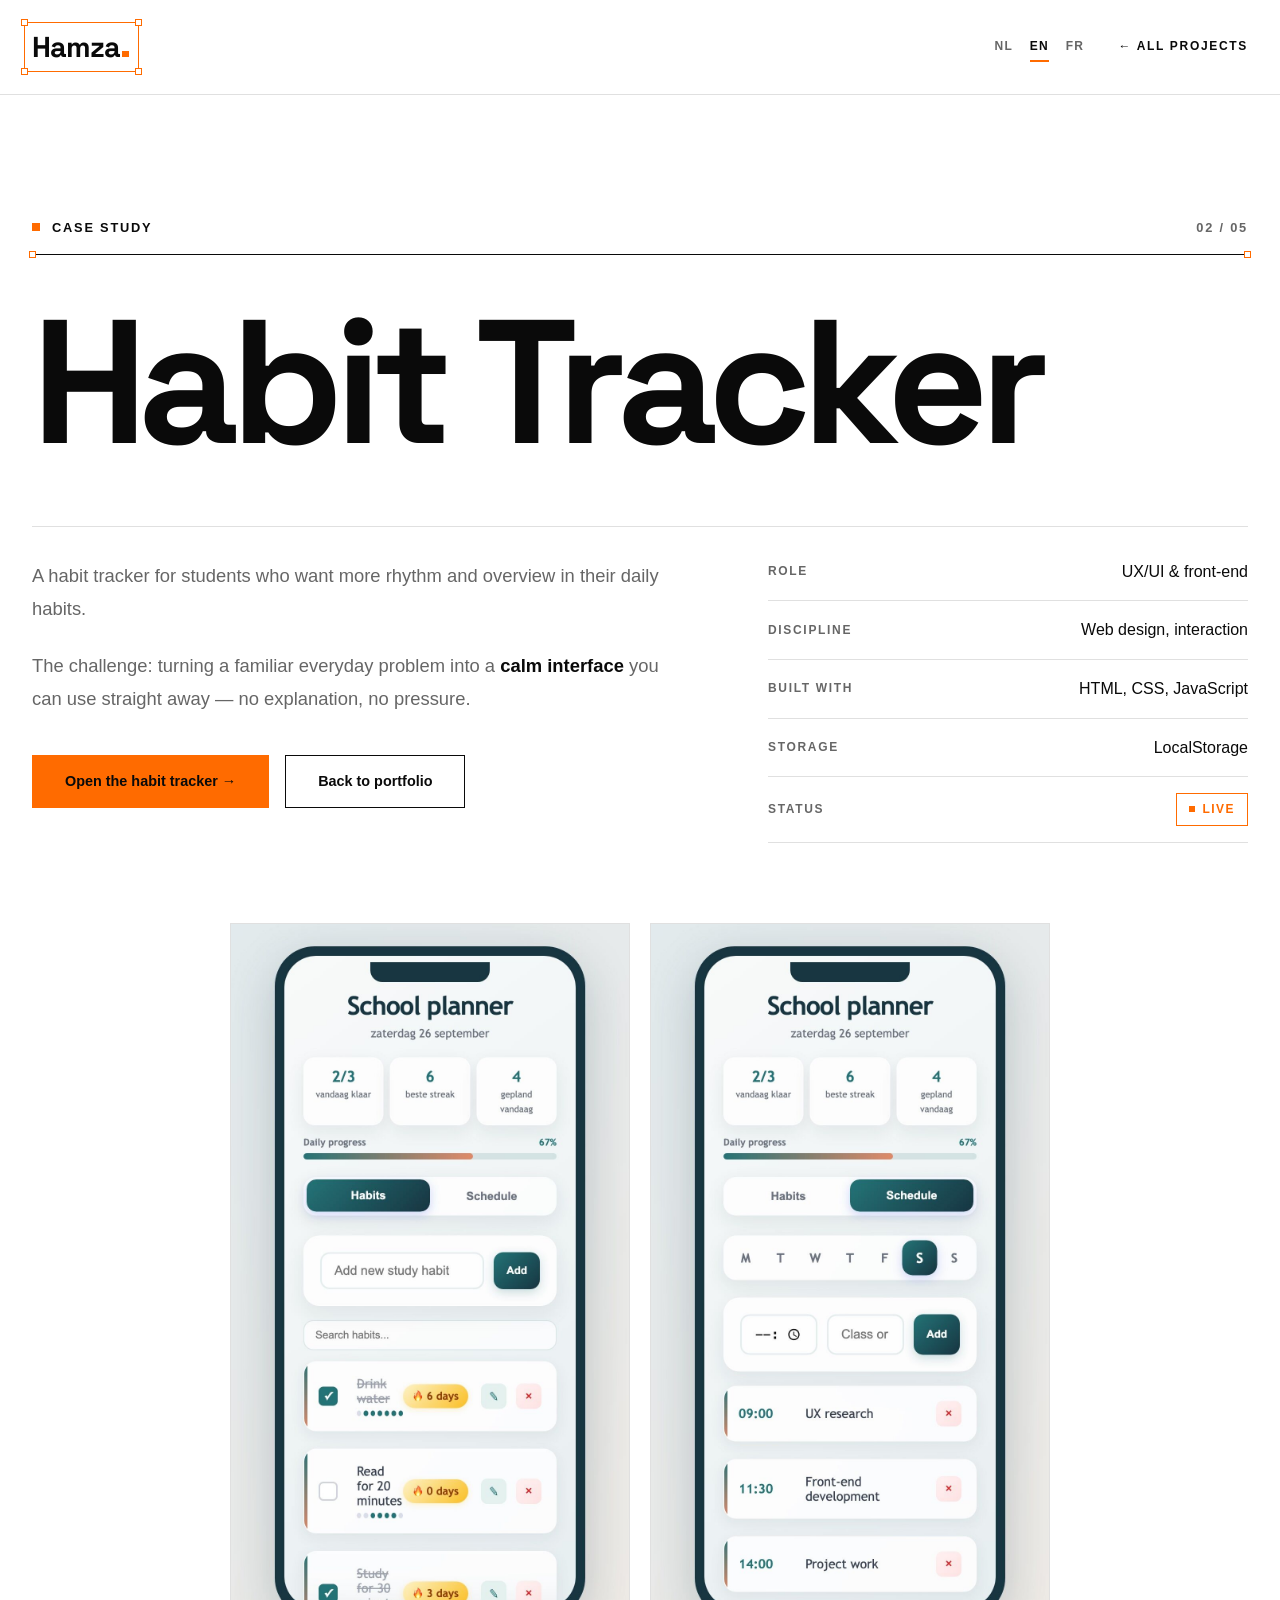
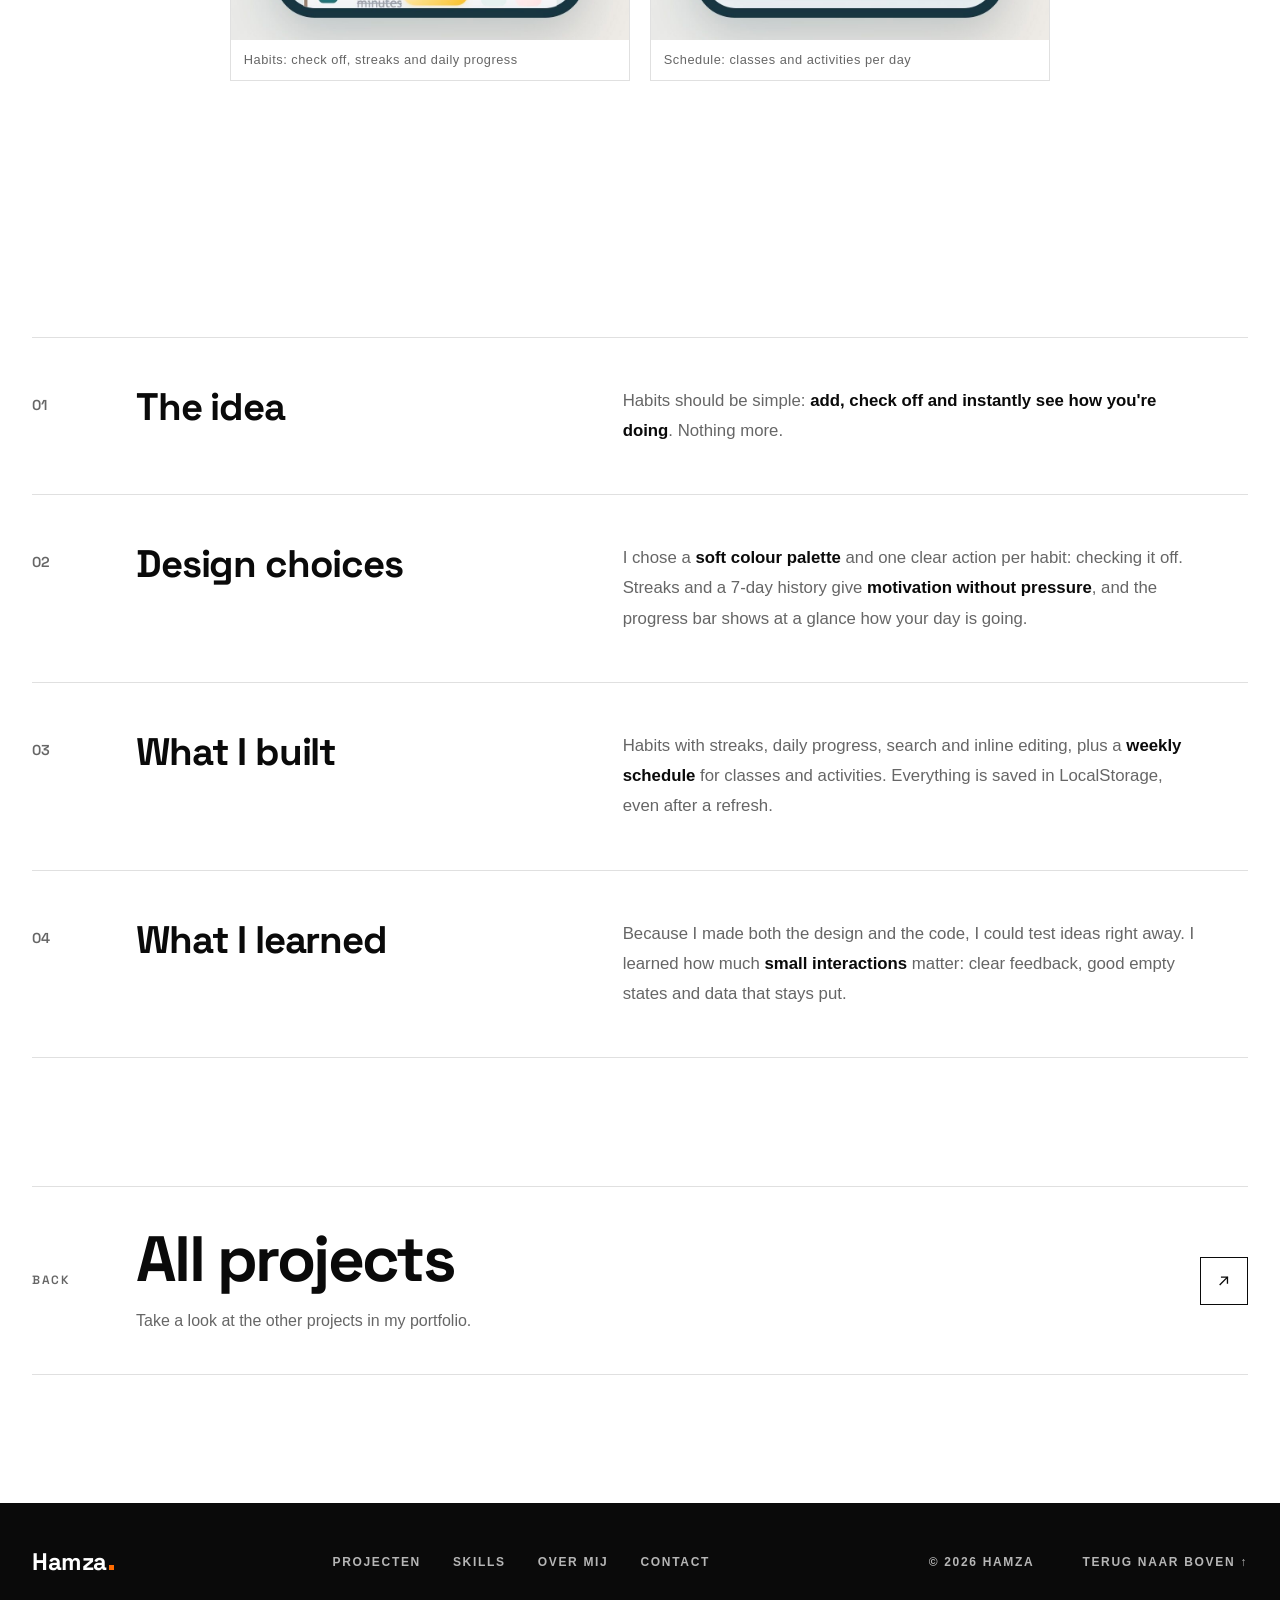
==== commit a8b664b5: "Verbeter SEO, contrast en laadtijd - Nieuwe titels en beschrijvingen, canonical- en Open Graph-tags " ====
--- a/project-habit-tracker.html
+++ b/project-habit-tracker.html
@@ -3,11 +3,14 @@
   <head>
     <meta charset="UTF-8" />
     <meta name="viewport" content="width=device-width, initial-scale=1.0" />
-    <title>Habit Tracker — Hamza</title>
-    <meta
-      name="description"
-      content="Case study: een habit tracker ontworpen en gebouwd met HTML, CSS en JavaScript."
-    />
+    <title>Habit Tracker — web-app in HTML, CSS &amp; JavaScript | Hamza Tazi</title>
+    <meta name="description" content="Case study: een habit tracker voor studenten om gewoontes, streaks en dagplanning bij te houden. Ontworpen en gebouwd met HTML, CSS en JavaScript." />
+    <link rel="canonical" href="https://portfolio-hamza-xd.vercel.app/project-habit-tracker.html" />
+    <meta property="og:type" content="article" />
+    <meta property="og:site_name" content="Hamza Tazi — Portfolio" />
+    <meta property="og:url" content="https://portfolio-hamza-xd.vercel.app/project-habit-tracker.html" />
+    <meta property="og:title" content="Habit Tracker — web-app in HTML, CSS &amp; JavaScript | Hamza Tazi" />
+    <meta property="og:description" content="Case study: een habit tracker voor studenten om gewoontes, streaks en dagplanning bij te houden. Ontworpen en gebouwd met HTML, CSS en JavaScript." />
     <meta name="theme-color" content="#ffffff" />
     <link rel="icon" href="assets/favicon.svg" type="image/svg+xml" />
     <link rel="preconnect" href="https://fonts.googleapis.com" />
@@ -49,6 +52,8 @@
         </div>
       </div>
     </nav>
+
+    <main id="inhoud">
 
     <section class="case-hero">
       <div class="sectie-kop-boven">
@@ -167,6 +172,8 @@
       </a>
     </section>
 
+    </main>
+
     <footer>
       <div class="footer-content">
         <a href="index.html" class="footer-logo"
--- a/style.css
+++ b/style.css
@@ -330,7 +330,7 @@
   display: inline-block;
   background: var(--accent);
   border: 1px solid var(--accent);
-  color: white;
+  color: var(--dark);
   padding: 0.85rem 2rem;
   text-decoration: none;
   font-weight: 600;
@@ -343,6 +343,7 @@
 .knop:hover {
   background: var(--text);
   border-color: var(--text);
+  color: #ffffff;
 }
 
 .hero {
@@ -1101,7 +1102,7 @@
 }
 
 .footer-copyright {
-  color: rgba(255, 255, 255, 0.45);
+  color: rgba(255, 255, 255, 0.7);
 }
 
 .footer-top {
